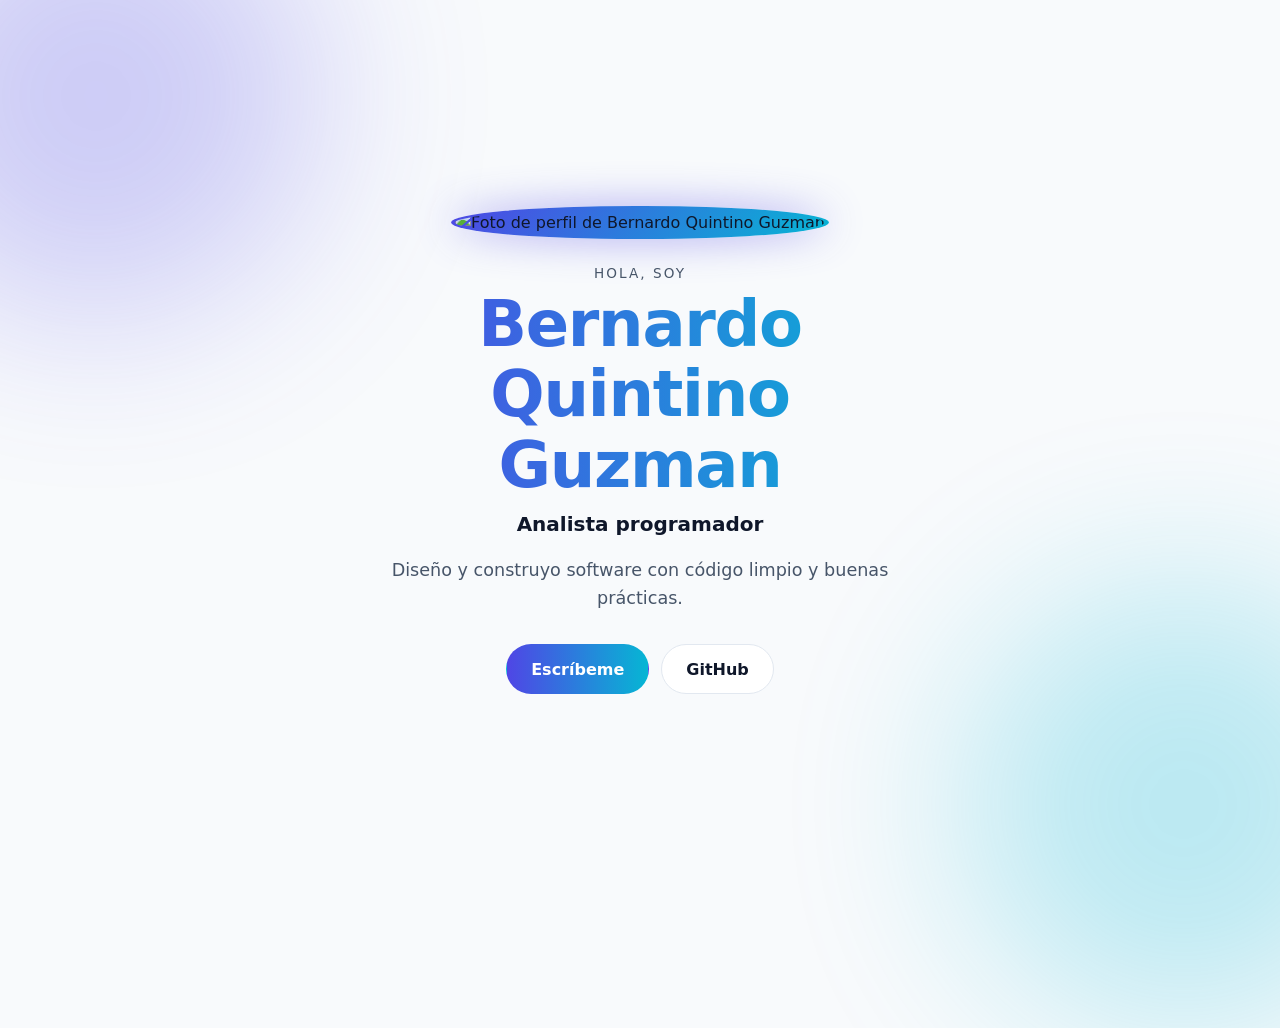
==== index.html @ 44bc3a6f "refactor(portafolio): simplifica la página y agrega avatar" ====
<!DOCTYPE html>
<html lang="es">
<head>
    <meta charset="UTF-8" />
    <meta name="viewport" content="width=device-width, initial-scale=1.0" />
    <title>Bernardo Quintino Guzman | Analista programador</title>
    <meta name="description" content="Carta de presentación de Bernardo Quintino Guzman, analista programador." />
    <link rel="stylesheet" href="assets/css/styles.css" />
</head>
<body>
    <main class="presentacion">
        <img class="presentacion__avatar" src="https://avatars.githubusercontent.com/u/174903163?s=96&v=4" alt="Foto de perfil de Bernardo Quintino Guzman" width="128" height="128" />
        <p class="presentacion__saludo">Hola, soy</p>
        <h1 class="presentacion__nombre">Bernardo Quintino Guzman</h1>
        <p class="presentacion__rol">Analista programador</p>
        <p class="presentacion__resumen">
            Diseño y construyo software con código limpio y buenas prácticas.
        </p>
        <div class="presentacion__acciones">
            <a class="boton boton--primario" href="mailto:desarrolloti55_lem@castores.com.mx">Escríbeme</a>
            <a class="boton" href="https://github.com/desarrolloti55">GitHub</a>
        </div>
    </main>
</body>
</html>
---- assets/css/styles.css ----
:root {
    --color-fondo: #f8fafc;
    --color-texto: #0f172a;
    --color-texto-suave: #475569;
    --color-borde: #e2e8f0;
    --color-superficie: #ffffff;
    --color-acento: #4f46e5;
    --color-acento-2: #06b6d4;
    --color-acento-texto: #ffffff;
    --opacidad-resplandor: 0.25;
}

@media (prefers-color-scheme: dark) {
    :root {
        --color-fondo: #060b18;
        --color-texto: #f1f5f9;
        --color-texto-suave: #94a3b8;
        --color-borde: #1e293b;
        --color-superficie: #0f172a;
        --color-acento: #818cf8;
        --color-acento-2: #22d3ee;
        --color-acento-texto: #060b18;
        --opacidad-resplandor: 0.35;
    }
}

* {
    box-sizing: border-box;
}

body {
    position: relative;
    display: grid;
    min-height: 100vh;
    margin: 0;
    padding: 1.5rem;
    place-items: center;
    overflow: hidden;
    font-family: system-ui, -apple-system, "Segoe UI", Roboto, sans-serif;
    line-height: 1.6;
    color: var(--color-texto);
    background: var(--color-fondo);
}

/* Resplandores de fondo que dan profundidad sin agregar elementos al HTML */
body::before,
body::after {
    position: absolute;
    z-index: 0;
    width: 28rem;
    height: 28rem;
    border-radius: 50%;
    filter: blur(90px);
    opacity: var(--opacidad-resplandor);
    content: "";
}

body::before {
    top: -8rem;
    left: -8rem;
    background: var(--color-acento);
}

body::after {
    right: -8rem;
    bottom: -8rem;
    background: var(--color-acento-2);
}

.presentacion {
    position: relative;
    z-index: 1;
    max-width: 36rem;
    text-align: center;
    animation: aparecer 0.8s ease both;
}

.presentacion__avatar {
    padding: 4px;
    border-radius: 50%;
    background: linear-gradient(135deg, var(--color-acento), var(--color-acento-2));
    box-shadow: 0 0 40px color-mix(in srgb, var(--color-acento) 45%, transparent);
}

.presentacion__saludo {
    margin: 1.5rem 0 0;
    color: var(--color-texto-suave);
    letter-spacing: 0.15em;
    text-transform: uppercase;
    font-size: 0.85rem;
}

.presentacion__nombre {
    margin: 0.25rem 0 0;
    font-size: clamp(2.25rem, 9vw, 4rem);
    font-weight: 800;
    line-height: 1.1;
    letter-spacing: -0.02em;
    background: linear-gradient(90deg, var(--color-acento), var(--color-acento-2));
    -webkit-background-clip: text;
    background-clip: text;
    -webkit-text-fill-color: transparent;
}

.presentacion__rol {
    margin: 0.5rem 0 0;
    font-size: 1.25rem;
    font-weight: 600;
}

.presentacion__resumen {
    margin: 1rem 0 2rem;
    color: var(--color-texto-suave);
    font-size: 1.1rem;
}

.presentacion__acciones {
    display: flex;
    flex-wrap: wrap;
    gap: 0.75rem;
    justify-content: center;
}

.boton {
    padding: 0.7rem 1.5rem;
    border: 1px solid var(--color-borde);
    border-radius: 999px;
    color: var(--color-texto);
    background: var(--color-superficie);
    font-weight: 600;
    text-decoration: none;
    transition: transform 0.2s ease, box-shadow 0.2s ease;
}

.boton:hover {
    transform: translateY(-3px);
    box-shadow: 0 8px 24px color-mix(in srgb, var(--color-acento) 30%, transparent);
}

.boton--primario {
    border-color: transparent;
    color: var(--color-acento-texto);
    background: linear-gradient(90deg, var(--color-acento), var(--color-acento-2));
}

@keyframes aparecer {
    from {
        opacity: 0;
        transform: translateY(1.5rem);
    }

    to {
        opacity: 1;
        transform: translateY(0);
    }
}

@media (prefers-reduced-motion: reduce) {
    .presentacion {
        animation: none;
    }

    .boton {
        transition: none;
    }
}
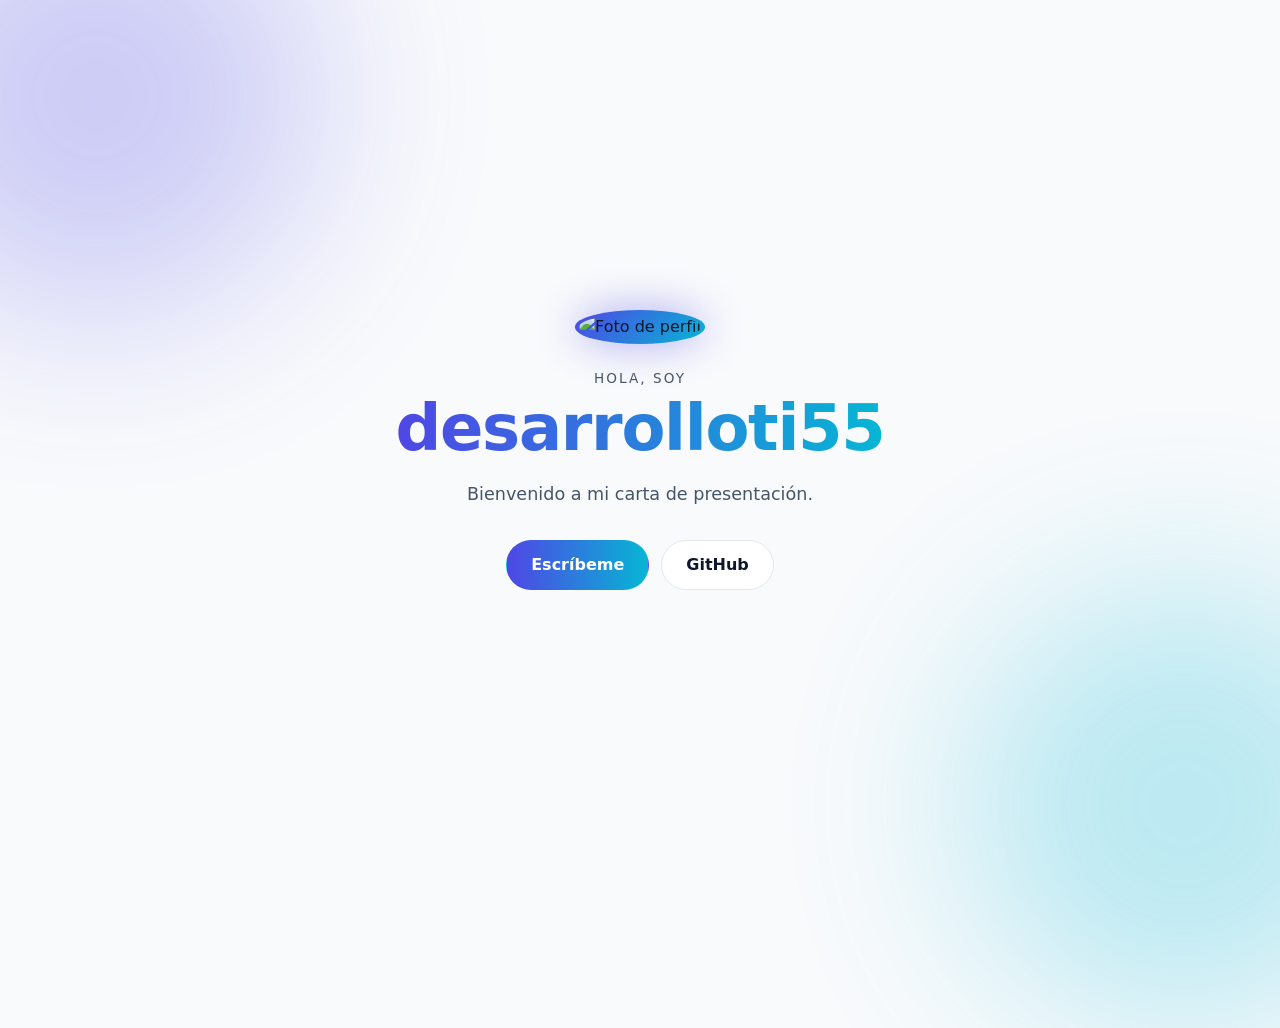
==== commit ebf43ec1: "feat(portafolio): carga nombre, avatar y bio desde GitHub" ====
--- a/index.html
+++ b/index.html
@@ -3,22 +3,22 @@
 <head>
     <meta charset="UTF-8" />
     <meta name="viewport" content="width=device-width, initial-scale=1.0" />
-    <title>Bernardo Quintino Guzman | Analista programador</title>
-    <meta name="description" content="Carta de presentación de Bernardo Quintino Guzman, analista programador." />
+    <title>desarrolloti55</title>
+    <meta name="description" content="Carta de presentación de desarrolloti55." />
     <link rel="stylesheet" href="assets/css/styles.css" />
+    <script src="assets/js/perfil.js" defer></script>
 </head>
 <body>
     <main class="presentacion">
-        <img class="presentacion__avatar" src="https://avatars.githubusercontent.com/u/174903163?s=96&v=4" alt="Foto de perfil de Bernardo Quintino Guzman" width="128" height="128" />
+        <img class="presentacion__avatar" data-perfil="avatar" src="https://avatars.githubusercontent.com/u/174903163?s=256&v=4" alt="Foto de perfil" width="128" height="128" />
         <p class="presentacion__saludo">Hola, soy</p>
-        <h1 class="presentacion__nombre">Bernardo Quintino Guzman</h1>
-        <p class="presentacion__rol">Analista programador</p>
-        <p class="presentacion__resumen">
-            Diseño y construyo software con código limpio y buenas prácticas.
+        <h1 class="presentacion__nombre" data-perfil="nombre">desarrolloti55</h1>
+        <p class="presentacion__resumen" data-perfil="resumen">
+            Bienvenido a mi carta de presentación.
         </p>
         <div class="presentacion__acciones">
             <a class="boton boton--primario" href="mailto:desarrolloti55_lem@castores.com.mx">Escríbeme</a>
-            <a class="boton" href="https://github.com/desarrolloti55">GitHub</a>
+            <a class="boton" data-perfil="enlace" href="https://github.com/desarrolloti55">GitHub</a>
         </div>
     </main>
 </body>
--- a/assets/css/styles.css
+++ b/assets/css/styles.css
@@ -102,12 +102,6 @@
     -webkit-text-fill-color: transparent;
 }
 
-.presentacion__rol {
-    margin: 0.5rem 0 0;
-    font-size: 1.25rem;
-    font-weight: 600;
-}
-
 .presentacion__resumen {
     margin: 1rem 0 2rem;
     color: var(--color-texto-suave);
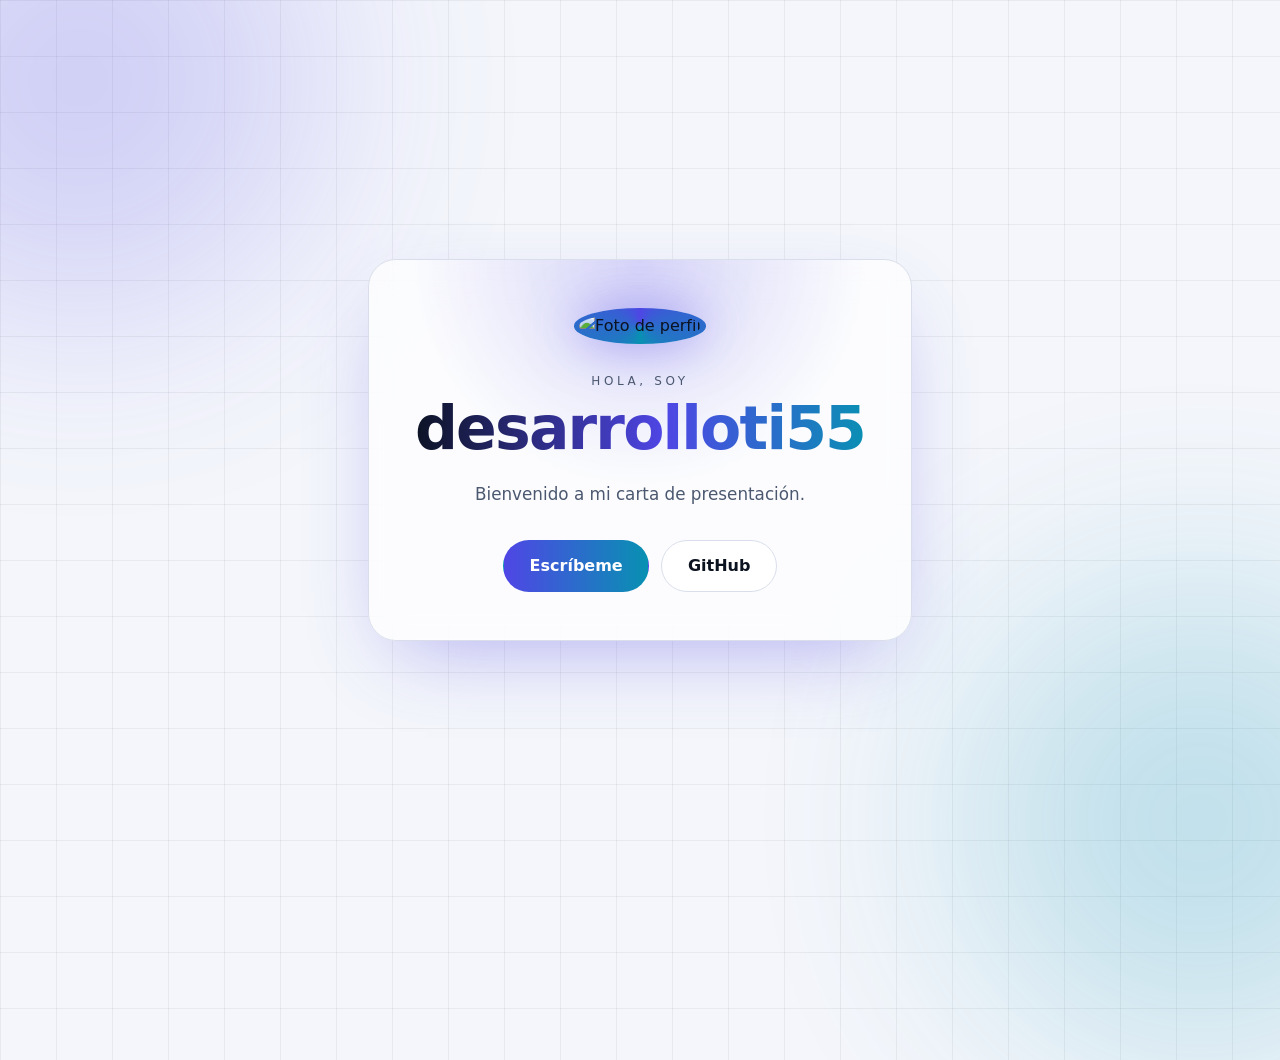
==== commit b29e1eae: "feat(portafolio): rediseña la tarjeta con efecto de luz y avatar mayor" ====
--- a/index.html
+++ b/index.html
@@ -5,12 +5,15 @@
     <meta name="viewport" content="width=device-width, initial-scale=1.0" />
     <title>desarrolloti55</title>
     <meta name="description" content="Carta de presentación de desarrolloti55." />
+    <link rel="icon" data-perfil="icono" href="https://avatars.githubusercontent.com/u/174903163?s=64&v=4" />
     <link rel="stylesheet" href="assets/css/styles.css" />
+    <noscript><style>.presentacion { opacity: 1; animation: none; }</style></noscript>
     <script src="assets/js/perfil.js" defer></script>
+    <script src="assets/js/efectos.js" defer></script>
 </head>
 <body>
     <main class="presentacion">
-        <img class="presentacion__avatar" data-perfil="avatar" src="https://avatars.githubusercontent.com/u/174903163?s=256&v=4" alt="Foto de perfil" width="128" height="128" />
+        <img class="presentacion__avatar" data-perfil="avatar" src="https://avatars.githubusercontent.com/u/174903163?s=256&v=4" alt="Foto de perfil" width="176" height="176" />
         <p class="presentacion__saludo">Hola, soy</p>
         <h1 class="presentacion__nombre" data-perfil="nombre">desarrolloti55</h1>
         <p class="presentacion__resumen" data-perfil="resumen">
--- a/assets/css/styles.css
+++ b/assets/css/styles.css
@@ -1,26 +1,34 @@
+@property --angulo {
+    syntax: "<angle>";
+    inherits: false;
+    initial-value: 0deg;
+}
+
 :root {
-    --color-fondo: #f8fafc;
-    --color-texto: #0f172a;
-    --color-texto-suave: #475569;
-    --color-borde: #e2e8f0;
+    --color-fondo: #f4f6fb;
+    --color-texto: #0b1220;
+    --color-texto-suave: #4b5870;
+    --color-borde: #d9deea;
     --color-superficie: #ffffff;
     --color-acento: #4f46e5;
-    --color-acento-2: #06b6d4;
+    --color-acento-2: #0891b2;
     --color-acento-texto: #ffffff;
-    --opacidad-resplandor: 0.25;
+    --opacidad-resplandor: 0.22;
+    --opacidad-cuadricula: 0.06;
 }
 
 @media (prefers-color-scheme: dark) {
     :root {
-        --color-fondo: #060b18;
+        --color-fondo: #05080f;
         --color-texto: #f1f5f9;
         --color-texto-suave: #94a3b8;
-        --color-borde: #1e293b;
-        --color-superficie: #0f172a;
+        --color-borde: #1d2740;
+        --color-superficie: #0c1322;
         --color-acento: #818cf8;
         --color-acento-2: #22d3ee;
-        --color-acento-texto: #060b18;
-        --opacidad-resplandor: 0.35;
+        --color-acento-texto: #05080f;
+        --opacidad-resplandor: 0.32;
+        --opacidad-cuadricula: 0.05;
     }
 }
 
@@ -39,7 +47,11 @@
     font-family: system-ui, -apple-system, "Segoe UI", Roboto, sans-serif;
     line-height: 1.6;
     color: var(--color-texto);
-    background: var(--color-fondo);
+    background-color: var(--color-fondo);
+    background-image:
+        linear-gradient(color-mix(in srgb, var(--color-texto) calc(var(--opacidad-cuadricula) * 100%), transparent) 1px, transparent 1px),
+        linear-gradient(90deg, color-mix(in srgb, var(--color-texto) calc(var(--opacidad-cuadricula) * 100%), transparent) 1px, transparent 1px);
+    background-size: 56px 56px;
 }
 
 /* Resplandores de fondo que dan profundidad sin agregar elementos al HTML */
@@ -47,65 +59,103 @@
 body::after {
     position: absolute;
     z-index: 0;
-    width: 28rem;
-    height: 28rem;
+    width: 30rem;
+    height: 30rem;
     border-radius: 50%;
-    filter: blur(90px);
+    filter: blur(110px);
     opacity: var(--opacidad-resplandor);
     content: "";
 }
 
 body::before {
-    top: -8rem;
-    left: -8rem;
+    top: -10rem;
+    left: -10rem;
     background: var(--color-acento);
 }
 
 body::after {
-    right: -8rem;
-    bottom: -8rem;
+    right: -10rem;
+    bottom: -10rem;
     background: var(--color-acento-2);
 }
 
 .presentacion {
     position: relative;
     z-index: 1;
-    max-width: 36rem;
+    width: min(100%, 34rem);
+    padding: 3rem 2.5rem;
+    overflow: hidden;
     text-align: center;
-    animation: aparecer 0.8s ease both;
+    border: 1px solid var(--color-borde);
+    border-radius: 1.75rem;
+    background: color-mix(in srgb, var(--color-superficie) 70%, transparent);
+    backdrop-filter: blur(18px);
+    box-shadow: 0 30px 80px -30px color-mix(in srgb, var(--color-acento) 45%, transparent);
+    opacity: 0;
+    /* Respaldo: si el script no carga o la API tarda, el contenido aparece solo a los 2.5 s. */
+    animation: aparecer-respaldo 0.8s ease 2.5s forwards;
+}
+
+.presentacion--visible {
+    animation: aparecer 0.8s ease forwards;
+}
+
+/* Foco de luz que sigue al cursor; --x e --y los actualiza efectos.js. */
+.presentacion::before {
+    position: absolute;
+    inset: 0;
+    background: radial-gradient(
+        22rem circle at var(--x, 50%) var(--y, 0%),
+        color-mix(in srgb, var(--color-acento) 22%, transparent),
+        transparent 65%
+    );
+    pointer-events: none;
+    content: "";
+}
+
+.presentacion > * {
+    position: relative;
 }
 
 .presentacion__avatar {
-    padding: 4px;
+    padding: 5px;
     border-radius: 50%;
-    background: linear-gradient(135deg, var(--color-acento), var(--color-acento-2));
-    box-shadow: 0 0 40px color-mix(in srgb, var(--color-acento) 45%, transparent);
+    background: conic-gradient(from var(--angulo), var(--color-acento), var(--color-acento-2), var(--color-acento));
+    box-shadow: 0 0 50px color-mix(in srgb, var(--color-acento) 50%, transparent);
+    animation: girar 8s linear infinite;
 }
 
 .presentacion__saludo {
-    margin: 1.5rem 0 0;
+    margin: 1.75rem 0 0;
     color: var(--color-texto-suave);
-    letter-spacing: 0.15em;
+    letter-spacing: 0.3em;
     text-transform: uppercase;
-    font-size: 0.85rem;
+    font-size: 0.75rem;
 }
 
 .presentacion__nombre {
     margin: 0.25rem 0 0;
-    font-size: clamp(2.25rem, 9vw, 4rem);
+    font-size: clamp(2.25rem, 9vw, 3.75rem);
     font-weight: 800;
     line-height: 1.1;
-    letter-spacing: -0.02em;
-    background: linear-gradient(90deg, var(--color-acento), var(--color-acento-2));
+    letter-spacing: -0.03em;
+    background: linear-gradient(90deg, var(--color-texto), var(--color-acento) 55%, var(--color-acento-2));
     -webkit-background-clip: text;
     background-clip: text;
     -webkit-text-fill-color: transparent;
 }
 
 .presentacion__resumen {
-    margin: 1rem 0 2rem;
+    margin: 1.25rem 0 2rem;
     color: var(--color-texto-suave);
-    font-size: 1.1rem;
+    font-size: 1.05rem;
+}
+
+.presentacion__titular {
+    display: block;
+    margin-bottom: 0.25rem;
+    color: var(--color-texto);
+    font-size: 1.25rem;
 }
 
 .presentacion__acciones {
@@ -116,19 +166,22 @@
 }
 
 .boton {
-    padding: 0.7rem 1.5rem;
+    padding: 0.75rem 1.6rem;
     border: 1px solid var(--color-borde);
     border-radius: 999px;
     color: var(--color-texto);
     background: var(--color-superficie);
     font-weight: 600;
     text-decoration: none;
-    transition: transform 0.2s ease, box-shadow 0.2s ease;
-}
-
-.boton:hover {
+    transition: transform 0.2s ease, box-shadow 0.2s ease, border-color 0.2s ease;
+}
+
+.boton:hover,
+.boton:focus-visible {
     transform: translateY(-3px);
-    box-shadow: 0 8px 24px color-mix(in srgb, var(--color-acento) 30%, transparent);
+    border-color: var(--color-acento);
+    box-shadow: 0 10px 28px color-mix(in srgb, var(--color-acento) 35%, transparent);
+    outline: none;
 }
 
 .boton--primario {
@@ -137,6 +190,12 @@
     background: linear-gradient(90deg, var(--color-acento), var(--color-acento-2));
 }
 
+@keyframes girar {
+    to {
+        --angulo: 360deg;
+    }
+}
+
 @keyframes aparecer {
     from {
         opacity: 0;
@@ -149,8 +208,27 @@
     }
 }
 
+/* Misma animación con otro nombre para que cambiar de clase la reinicie. */
+@keyframes aparecer-respaldo {
+    from {
+        opacity: 0;
+        transform: translateY(1.5rem);
+    }
+
+    to {
+        opacity: 1;
+        transform: translateY(0);
+    }
+}
+
 @media (prefers-reduced-motion: reduce) {
-    .presentacion {
+    .presentacion,
+    .presentacion--visible {
+        opacity: 1;
+        animation: none;
+    }
+
+    .presentacion__avatar {
         animation: none;
     }
 
@@ -158,3 +236,9 @@
         transition: none;
     }
 }
+
+@media (max-width: 480px) {
+    .presentacion {
+        padding: 2.25rem 1.5rem;
+    }
+}
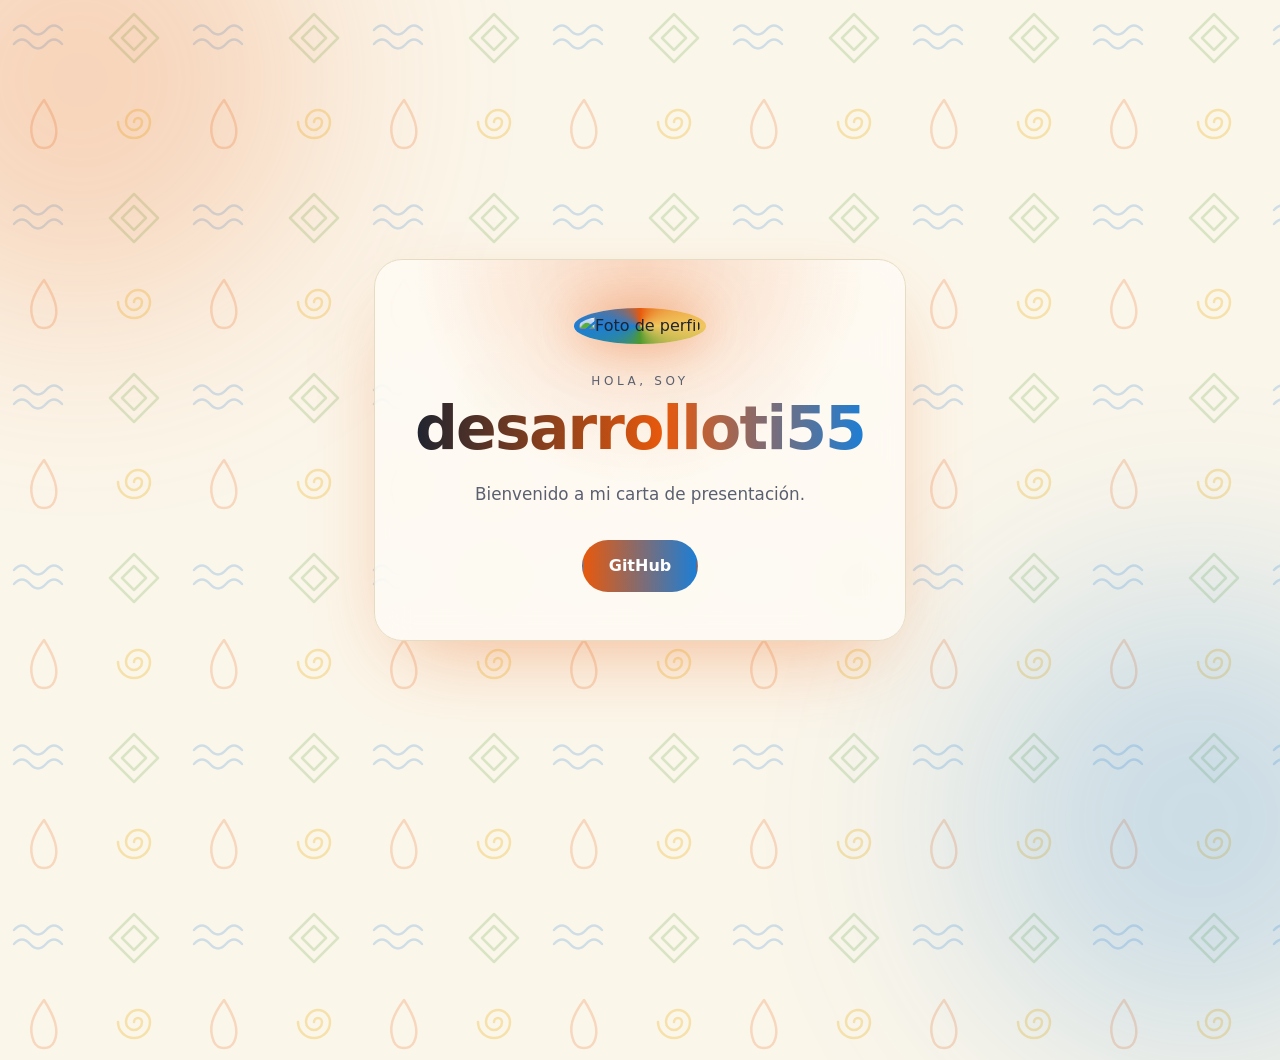
==== commit 6c0b04bc: "feat(portafolio): rediseña la tarjeta con tema de los cuatro elementos" ====
--- a/index.html
+++ b/index.html
@@ -20,8 +20,7 @@
             Bienvenido a mi carta de presentación.
         </p>
         <div class="presentacion__acciones">
-            <a class="boton boton--primario" href="mailto:desarrolloti55_lem@castores.com.mx">Escríbeme</a>
-            <a class="boton" data-perfil="enlace" href="https://github.com/desarrolloti55">GitHub</a>
+            <a class="boton boton--primario" data-perfil="enlace" href="https://github.com/desarrolloti55">GitHub</a>
         </div>
     </main>
 </body>
--- a/assets/css/styles.css
+++ b/assets/css/styles.css
@@ -5,30 +5,34 @@
 }
 
 :root {
-    --color-fondo: #f4f6fb;
-    --color-texto: #0b1220;
-    --color-texto-suave: #4b5870;
-    --color-borde: #d9deea;
-    --color-superficie: #ffffff;
-    --color-acento: #4f46e5;
-    --color-acento-2: #0891b2;
+    --elemento-fuego: #e8590c;
+    --elemento-agua: #1c7ed6;
+    --elemento-tierra: #4f9a2f;
+    --elemento-aire: #f0c75e;
+    --color-fondo: #fbf6ea;
+    --color-texto: #1f2430;
+    --color-texto-suave: #5b6070;
+    --color-borde: #e6dcc3;
+    --color-superficie: #fffdf7;
+    --color-acento: var(--elemento-fuego);
+    --color-acento-2: var(--elemento-agua);
     --color-acento-texto: #ffffff;
     --opacidad-resplandor: 0.22;
-    --opacidad-cuadricula: 0.06;
 }
 
 @media (prefers-color-scheme: dark) {
     :root {
-        --color-fondo: #05080f;
-        --color-texto: #f1f5f9;
-        --color-texto-suave: #94a3b8;
-        --color-borde: #1d2740;
-        --color-superficie: #0c1322;
-        --color-acento: #818cf8;
-        --color-acento-2: #22d3ee;
-        --color-acento-texto: #05080f;
-        --opacidad-resplandor: 0.32;
-        --opacidad-cuadricula: 0.05;
+        --elemento-fuego: #ff8a3d;
+        --elemento-agua: #4dabf7;
+        --elemento-tierra: #8ad05b;
+        --elemento-aire: #f5dc8f;
+        --color-fondo: #0a1018;
+        --color-texto: #f4efe3;
+        --color-texto-suave: #a3a9b8;
+        --color-borde: #243044;
+        --color-superficie: #0f1823;
+        --color-acento-texto: #0a1018;
+        --opacidad-resplandor: 0.3;
     }
 }
 
@@ -40,18 +44,19 @@
     position: relative;
     display: grid;
     min-height: 100vh;
+    min-height: 100dvh;
     margin: 0;
     padding: 1.5rem;
+    place-content: center;
     place-items: center;
     overflow: hidden;
     font-family: system-ui, -apple-system, "Segoe UI", Roboto, sans-serif;
     line-height: 1.6;
     color: var(--color-texto);
     background-color: var(--color-fondo);
-    background-image:
-        linear-gradient(color-mix(in srgb, var(--color-texto) calc(var(--opacidad-cuadricula) * 100%), transparent) 1px, transparent 1px),
-        linear-gradient(90deg, color-mix(in srgb, var(--color-texto) calc(var(--opacidad-cuadricula) * 100%), transparent) 1px, transparent 1px);
-    background-size: 56px 56px;
+    /* Patrón con los cuatro elementos: agua, tierra, fuego y aire. */
+    background-image: url("../images/elementos.svg");
+    background-size: 180px 180px;
 }
 
 /* Resplandores de fondo que dan profundidad sin agregar elementos al HTML */
@@ -120,7 +125,14 @@
 .presentacion__avatar {
     padding: 5px;
     border-radius: 50%;
-    background: conic-gradient(from var(--angulo), var(--color-acento), var(--color-acento-2), var(--color-acento));
+    background: conic-gradient(
+        from var(--angulo),
+        var(--elemento-fuego),
+        var(--elemento-aire),
+        var(--elemento-tierra),
+        var(--elemento-agua),
+        var(--elemento-fuego)
+    );
     box-shadow: 0 0 50px color-mix(in srgb, var(--color-acento) 50%, transparent);
     animation: girar 8s linear infinite;
 }
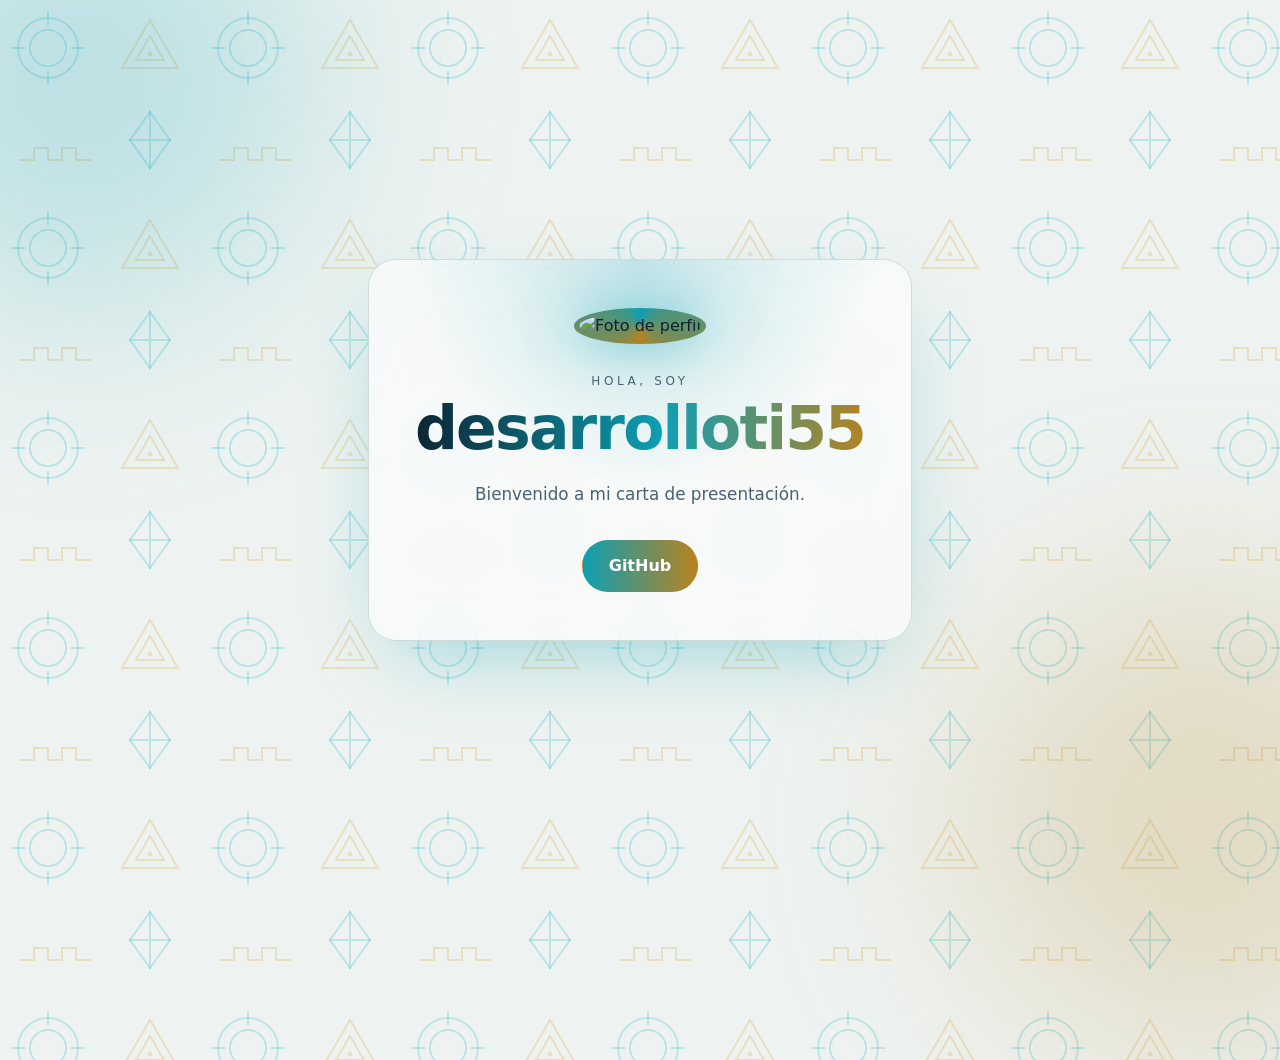
==== commit 10f378b4: "feat(portafolio): aplica tema Atlantis y agranda el avatar" ====
--- a/index.html
+++ b/index.html
@@ -13,7 +13,7 @@
 </head>
 <body>
     <main class="presentacion">
-        <img class="presentacion__avatar" data-perfil="avatar" src="https://avatars.githubusercontent.com/u/174903163?s=256&v=4" alt="Foto de perfil" width="176" height="176" />
+        <img class="presentacion__avatar" data-perfil="avatar" src="https://avatars.githubusercontent.com/u/174903163?s=256&v=4" alt="Foto de perfil" width="208" height="208" />
         <p class="presentacion__saludo">Hola, soy</p>
         <h1 class="presentacion__nombre" data-perfil="nombre">desarrolloti55</h1>
         <p class="presentacion__resumen" data-perfil="resumen">
--- a/assets/css/styles.css
+++ b/assets/css/styles.css
@@ -5,34 +5,30 @@
 }
 
 :root {
-    --elemento-fuego: #e8590c;
-    --elemento-agua: #1c7ed6;
-    --elemento-tierra: #4f9a2f;
-    --elemento-aire: #f0c75e;
-    --color-fondo: #fbf6ea;
-    --color-texto: #1f2430;
-    --color-texto-suave: #5b6070;
-    --color-borde: #e6dcc3;
-    --color-superficie: #fffdf7;
-    --color-acento: var(--elemento-fuego);
-    --color-acento-2: var(--elemento-agua);
+    --atlantis-cristal: #0e9fb3;
+    --atlantis-oro: #b8821f;
+    --color-fondo: #eef3f1;
+    --color-texto: #0c2230;
+    --color-texto-suave: #4a6270;
+    --color-borde: #cddbd9;
+    --color-superficie: #fbfdfc;
+    --color-acento: var(--atlantis-cristal);
+    --color-acento-2: var(--atlantis-oro);
     --color-acento-texto: #ffffff;
     --opacidad-resplandor: 0.22;
 }
 
 @media (prefers-color-scheme: dark) {
     :root {
-        --elemento-fuego: #ff8a3d;
-        --elemento-agua: #4dabf7;
-        --elemento-tierra: #8ad05b;
-        --elemento-aire: #f5dc8f;
-        --color-fondo: #0a1018;
-        --color-texto: #f4efe3;
-        --color-texto-suave: #a3a9b8;
-        --color-borde: #243044;
-        --color-superficie: #0f1823;
-        --color-acento-texto: #0a1018;
-        --opacidad-resplandor: 0.3;
+        --atlantis-cristal: #3fe3ff;
+        --atlantis-oro: #f0bf5a;
+        --color-fondo: #031019;
+        --color-texto: #e8f6f8;
+        --color-texto-suave: #8fb1ba;
+        --color-borde: #123142;
+        --color-superficie: #07202e;
+        --color-acento-texto: #031019;
+        --opacidad-resplandor: 0.32;
     }
 }
 
@@ -42,21 +38,21 @@
 
 body {
     position: relative;
-    display: grid;
+    display: flex;
+    align-items: center;
+    justify-content: center;
     min-height: 100vh;
     min-height: 100dvh;
     margin: 0;
     padding: 1.5rem;
-    place-content: center;
-    place-items: center;
     overflow: hidden;
     font-family: system-ui, -apple-system, "Segoe UI", Roboto, sans-serif;
     line-height: 1.6;
     color: var(--color-texto);
     background-color: var(--color-fondo);
-    /* Patrón con los cuatro elementos: agua, tierra, fuego y aire. */
-    background-image: url("../images/elementos.svg");
-    background-size: 180px 180px;
+    /* Patrón de glifos geométricos inspirados en una ciudad submarina. */
+    background-image: url("../images/glifos-atlantis.svg");
+    background-size: 200px 200px;
 }
 
 /* Resplandores de fondo que dan profundidad sin agregar elementos al HTML */
@@ -127,11 +123,9 @@
     border-radius: 50%;
     background: conic-gradient(
         from var(--angulo),
-        var(--elemento-fuego),
-        var(--elemento-aire),
-        var(--elemento-tierra),
-        var(--elemento-agua),
-        var(--elemento-fuego)
+        var(--atlantis-cristal),
+        var(--atlantis-oro),
+        var(--atlantis-cristal)
     );
     box-shadow: 0 0 50px color-mix(in srgb, var(--color-acento) 50%, transparent);
     animation: girar 8s linear infinite;
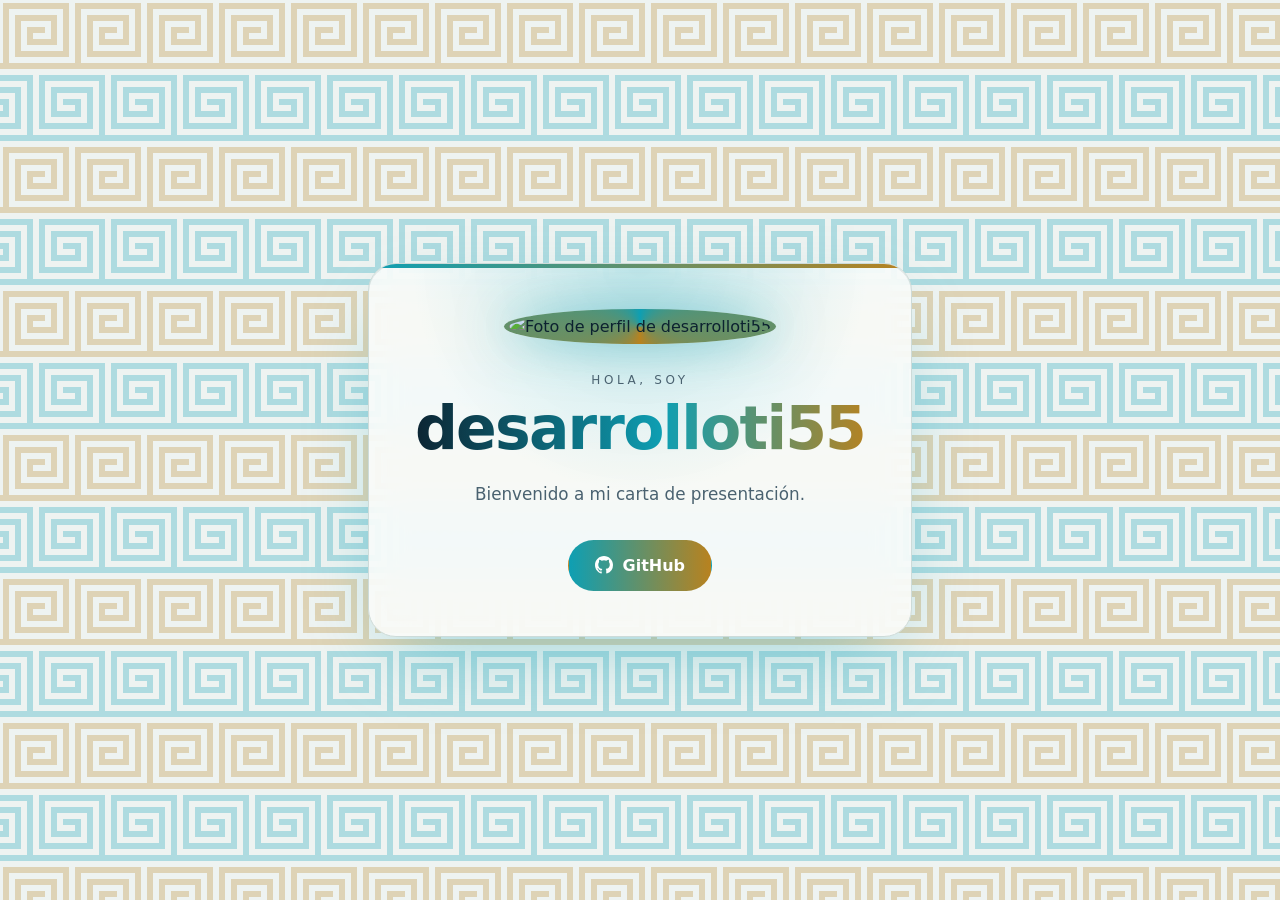
==== commit a66dc764: "feat(portafolio): mejora la tarjeta y suaviza la greca" ====
--- a/index.html
+++ b/index.html
@@ -20,7 +20,12 @@
             Bienvenido a mi carta de presentación.
         </p>
         <div class="presentacion__acciones">
-            <a class="boton boton--primario" data-perfil="enlace" href="https://github.com/desarrolloti55">GitHub</a>
+            <a class="boton boton--primario" data-perfil="enlace" href="https://github.com/desarrolloti55">
+                <svg class="boton__icono" viewBox="0 0 16 16" width="18" height="18" aria-hidden="true" fill="currentColor">
+                    <path d="M8 0C3.58 0 0 3.58 0 8c0 3.54 2.29 6.53 5.47 7.59.4.07.55-.17.55-.38 0-.19-.01-.82-.01-1.49-2.01.37-2.53-.49-2.69-.94-.09-.23-.48-.94-.82-1.13-.28-.15-.68-.52-.01-.53.63-.01 1.08.58 1.23.82.72 1.21 1.87.87 2.33.66.07-.52.28-.87.51-1.07-1.78-.2-3.64-.89-3.64-3.95 0-.87.31-1.59.82-2.15-.08-.2-.36-1.02.08-2.12 0 0 .67-.21 2.2.82a7.6 7.6 0 0 1 4 0c1.53-1.04 2.2-.82 2.2-.82.44 1.1.16 1.92.08 2.12.51.56.82 1.27.82 2.15 0 3.07-1.87 3.75-3.65 3.95.29.25.54.73.54 1.48 0 1.07-.01 1.93-.01 2.2 0 .21.15.46.55.38A8.01 8.01 0 0 0 16 8c0-4.42-3.58-8-8-8Z" />
+                </svg>
+                GitHub
+            </a>
         </div>
     </main>
 </body>
--- a/assets/css/styles.css
+++ b/assets/css/styles.css
@@ -15,7 +15,7 @@
     --color-acento: var(--atlantis-cristal);
     --color-acento-2: var(--atlantis-oro);
     --color-acento-texto: #ffffff;
-    --opacidad-resplandor: 0.22;
+    --opacidad-patron: 0.28;
 }
 
 @media (prefers-color-scheme: dark) {
@@ -28,8 +28,8 @@
         --color-borde: #123142;
         --color-superficie: #07202e;
         --color-acento-texto: #031019;
-        --opacidad-resplandor: 0.32;
-    }
+        --opacidad-patron: 0.3;
+        }
 }
 
 * {
@@ -39,59 +39,59 @@
 body {
     position: relative;
     display: flex;
-    align-items: center;
-    justify-content: center;
     min-height: 100vh;
     min-height: 100dvh;
     margin: 0;
     padding: 1.5rem;
-    overflow: hidden;
     font-family: system-ui, -apple-system, "Segoe UI", Roboto, sans-serif;
     line-height: 1.6;
     color: var(--color-texto);
     background-color: var(--color-fondo);
-    /* Patrón de glifos geométricos inspirados en una ciudad submarina. */
-    background-image: url("../images/glifos-atlantis.svg");
-    background-size: 200px 200px;
-}
-
-/* Resplandores de fondo que dan profundidad sin agregar elementos al HTML */
+}
+
+/* Greca de trazo grueso: espirales cuadradas encajadas sobre una línea base continua.
+   Las filas se alternan en espejo y desplazadas media celda, una en oro y otra en cian.
+   Cada capa usa su dibujo como máscara y se pinta con el color del tema, así el patrón
+   conserva contraste en el tema claro y en el oscuro. Las máscaras SVG necesitan servirse
+   por http(s): Chrome las bloquea al abrir el HTML directamente desde el disco (file://). */
 body::before,
 body::after {
-    position: absolute;
+    position: fixed;
+    inset: 0;
     z-index: 0;
-    width: 30rem;
-    height: 30rem;
-    border-radius: 50%;
-    filter: blur(110px);
-    opacity: var(--opacidad-resplandor);
+    opacity: var(--opacidad-patron);
+    -webkit-mask-size: 144px 144px;
+    mask-size: 144px 144px;
+    pointer-events: none;
     content: "";
 }
 
 body::before {
-    top: -10rem;
-    left: -10rem;
-    background: var(--color-acento);
+    background-color: var(--atlantis-oro);
+    -webkit-mask-image: url("../images/greca-oro.svg");
+    mask-image: url("../images/greca-oro.svg");
 }
 
 body::after {
-    right: -10rem;
-    bottom: -10rem;
-    background: var(--color-acento-2);
-}
-
+    background-color: var(--atlantis-cristal);
+    -webkit-mask-image: url("../images/greca-cian.svg");
+    mask-image: url("../images/greca-cian.svg");
+}
 .presentacion {
     position: relative;
     z-index: 1;
     width: min(100%, 34rem);
-    padding: 3rem 2.5rem;
+    margin: auto;
+    padding: clamp(1.5rem, 5vh, 3rem) 2.5rem;
     overflow: hidden;
     text-align: center;
     border: 1px solid var(--color-borde);
     border-radius: 1.75rem;
-    background: color-mix(in srgb, var(--color-superficie) 70%, transparent);
+    background: color-mix(in srgb, var(--color-superficie) 84%, transparent);
     backdrop-filter: blur(18px);
-    box-shadow: 0 30px 80px -30px color-mix(in srgb, var(--color-acento) 45%, transparent);
+    box-shadow:
+        inset 0 1px 0 color-mix(in srgb, var(--color-texto) 10%, transparent),
+        0 30px 80px -30px color-mix(in srgb, var(--color-acento) 45%, transparent);
     opacity: 0;
     /* Respaldo: si el script no carga o la API tarda, el contenido aparece solo a los 2.5 s. */
     animation: aparecer-respaldo 0.8s ease 2.5s forwards;
@@ -114,11 +114,25 @@
     content: "";
 }
 
+/* Barra superior con los dos colores de acento */
+.presentacion::after {
+    position: absolute;
+    top: 0;
+    left: 0;
+    width: 100%;
+    height: 4px;
+    background: linear-gradient(90deg, var(--color-acento), var(--color-acento-2));
+    content: "";
+}
+
 .presentacion > * {
     position: relative;
 }
 
 .presentacion__avatar {
+    width: clamp(8rem, 26vh, 13rem);
+    height: auto;
+    aspect-ratio: 1;
     padding: 5px;
     border-radius: 50%;
     background: conic-gradient(
@@ -132,7 +146,7 @@
 }
 
 .presentacion__saludo {
-    margin: 1.75rem 0 0;
+    margin: clamp(1rem, 3vh, 1.75rem) 0 0;
     color: var(--color-texto-suave);
     letter-spacing: 0.3em;
     text-transform: uppercase;
@@ -145,6 +159,7 @@
     font-weight: 800;
     line-height: 1.1;
     letter-spacing: -0.03em;
+    text-wrap: balance;
     background: linear-gradient(90deg, var(--color-texto), var(--color-acento) 55%, var(--color-acento-2));
     -webkit-background-clip: text;
     background-clip: text;
@@ -152,9 +167,11 @@
 }
 
 .presentacion__resumen {
-    margin: 1.25rem 0 2rem;
+    max-width: 27rem;
+    margin: 1.25rem auto 2rem;
     color: var(--color-texto-suave);
     font-size: 1.05rem;
+    text-wrap: balance;
 }
 
 .presentacion__titular {
@@ -172,6 +189,9 @@
 }
 
 .boton {
+    display: inline-flex;
+    gap: 0.6rem;
+    align-items: center;
     padding: 0.75rem 1.6rem;
     border: 1px solid var(--color-borde);
     border-radius: 999px;
